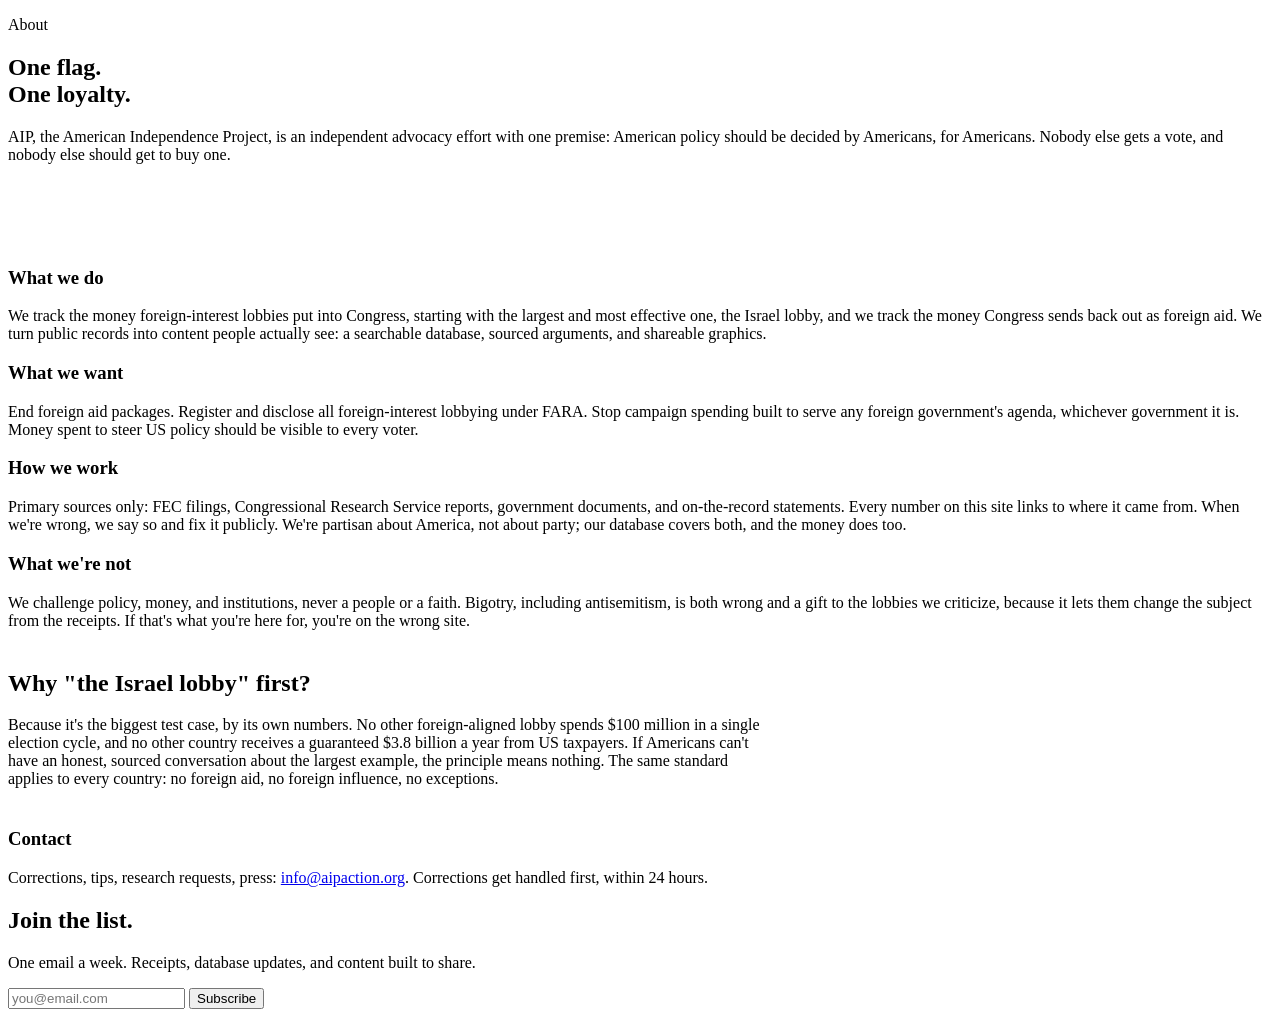
==== about.html @ 9dd6bce7 "Add files via upload" ====
<!DOCTYPE html>
<html lang="en">
<head>
<meta charset="utf-8">
<meta name="viewport" content="width=device-width, initial-scale=1">
<title>About — American Independence Project | AIP</title>
<meta name="description" content="AIP is an independent advocacy project for ending foreign aid and foreign-lobby influence over US policy. American policy, decided by Americans.">
<link rel="preconnect" href="https://fonts.googleapis.com">
<link href="https://fonts.googleapis.com/css2?family=Anton&family=Inter:wght@400;500;700;800&family=Oswald:ital,wght@0,400;0,500;0,600;0,700;1,400&display=swap" rel="stylesheet">
<link rel="icon" type="image/png" href="assets/logo-mark.png">
<link rel="stylesheet" href="assets/style.css">
</head>
<body data-page="about">

<section class="hero" style="padding-bottom:36px">
  <div class="wrap">
    <p class="kicker">About</p>
    <h1>One flag.<br><span class="accent">One loyalty.</span></h1>
    <p class="lead sub">AIP, the American Independence Project, is an independent advocacy effort with one premise: American policy should be decided by Americans, for Americans. Nobody else gets a vote, and nobody else should get to buy one.</p>
  </div>
</section>

<section style="padding-top:32px">
  <div class="wrap">
    <div class="grid c2">
      <div class="card">
        <h3>What we do</h3>
        <p class="dim">We track the money foreign-interest lobbies put into Congress, starting with the largest and most effective one, the Israel lobby, and we track the money Congress sends back out as foreign aid. We turn public records into content people actually see: a searchable database, sourced arguments, and shareable graphics.</p>
      </div>
      <div class="card">
        <h3>What we want</h3>
        <p class="dim">End foreign aid packages. Register and disclose all foreign-interest lobbying under FARA. Stop campaign spending built to serve any foreign government's agenda, whichever government it is. Money spent to steer US policy should be visible to every voter.</p>
      </div>
      <div class="card">
        <h3>How we work</h3>
        <p class="dim">Primary sources only: FEC filings, Congressional Research Service reports, government documents, and on-the-record statements. Every number on this site links to where it came from. When we're wrong, we say so and fix it publicly. We're partisan about America, not about party; our database covers both, and the money does too.</p>
      </div>
      <div class="card">
        <h3>What we're not</h3>
        <p class="dim">We challenge policy, money, and institutions, never a people or a faith. Bigotry, including antisemitism, is both wrong and a gift to the lobbies we criticize, because it lets them change the subject from the receipts. If that's what you're here for, you're on the wrong site.</p>
      </div>
    </div>

    <div style="margin-top:40px">
      <h2>Why "the Israel lobby" first?</h2>
      <p style="max-width:760px">Because it's the biggest test case, by its own numbers. No other foreign-aligned lobby spends $100 million in a single election cycle, and no other country receives a guaranteed $3.8 billion a year from US taxpayers. If Americans can't have an honest, sourced conversation about the largest example, the principle means nothing. The same standard applies to every country: no foreign aid, no foreign influence, no exceptions.</p>
    </div>

    <div class="card" style="margin-top:40px">
      <h3>Contact</h3>
      <p class="dim">Corrections, tips, research requests, press: <a href="mailto:info@aipaction.org">info@aipaction.org</a>. Corrections get handled first, within 24 hours.</p>
    </div>
  </div>
</section>

<section class="capture">
  <div class="wrap">
    <h2>Join the list.</h2>
    <p>One email a week. Receipts, database updates, and content built to share.</p>
    <form class="subscribe">
      <input type="email" name="email" placeholder="you@email.com" required>
      <button type="submit">Subscribe</button>
    </form>
  </div>
</section>

<script src="assets/data.js"></script>
<script src="assets/site.js"></script>
</body>
</html>
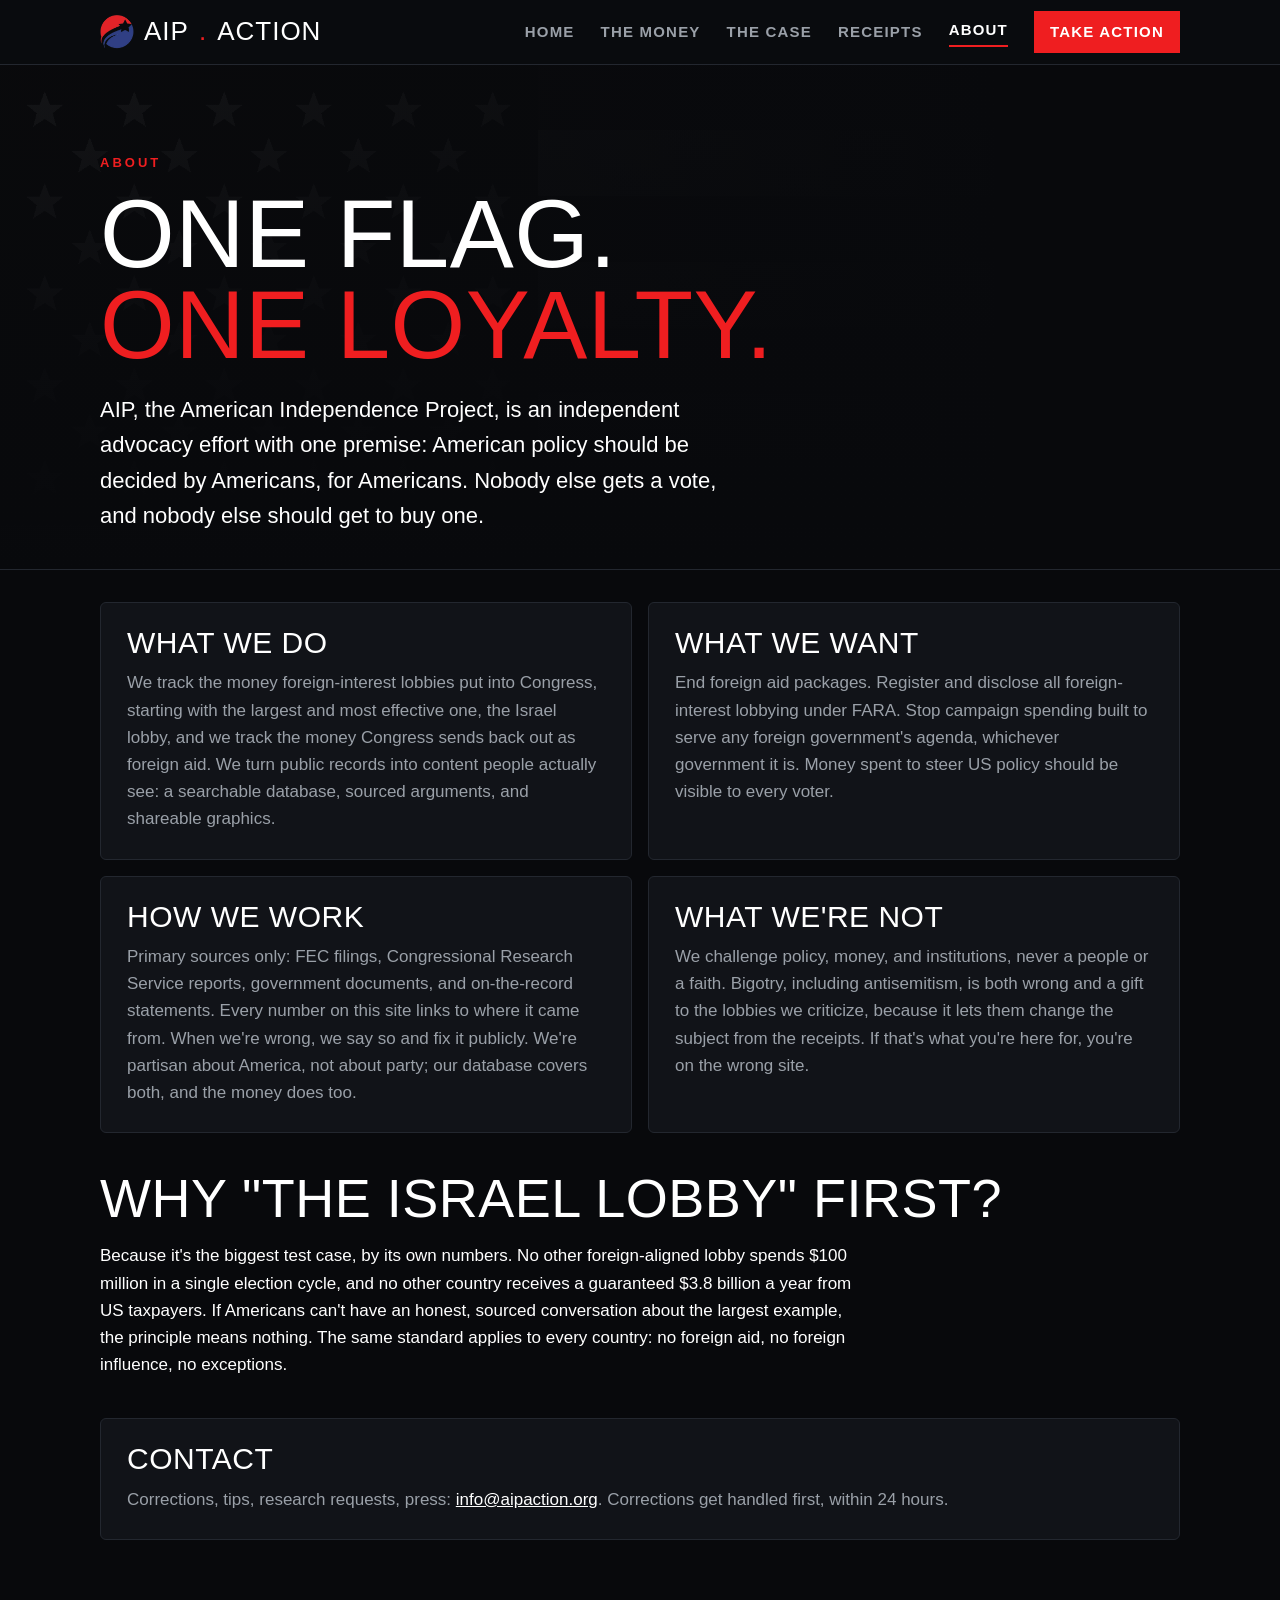
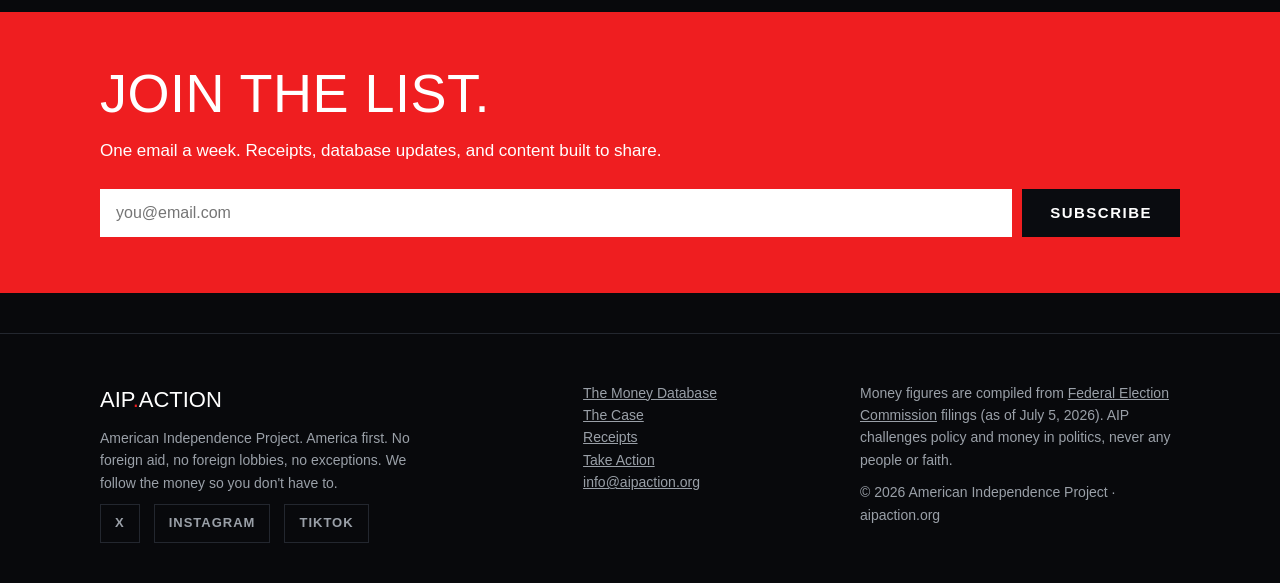
==== commit 6eb37968: "Add files via upload" ====
--- a/about.html
+++ b/about.html
@@ -5,6 +5,13 @@
 <meta name="viewport" content="width=device-width, initial-scale=1">
 <title>About — American Independence Project | AIP</title>
 <meta name="description" content="AIP is an independent advocacy project for ending foreign aid and foreign-lobby influence over US policy. American policy, decided by Americans.">
+<meta property="og:title" content="About AIP">
+<meta property="og:description" content="American policy, decided by Americans. No foreign aid, no foreign lobbies, no exceptions.">
+<meta property="og:image" content="https://aipaction.org/assets/og.png">
+<meta property="og:image:width" content="1200">
+<meta property="og:image:height" content="630">
+<meta name="twitter:card" content="summary_large_image">
+<meta name="twitter:site" content="@AIPACTION">
 <link rel="preconnect" href="https://fonts.googleapis.com">
 <link href="https://fonts.googleapis.com/css2?family=Anton&family=Inter:wght@400;500;700;800&family=Oswald:ital,wght@0,400;0,500;0,600;0,700;1,400&display=swap" rel="stylesheet">
 <link rel="icon" type="image/png" href="assets/logo-mark.png">
--- a/assets/style.css
+++ b/assets/style.css
@@ -0,0 +1,266 @@
+/* ============================================================
+   AIP — aipaction.com global stylesheet
+   Bold activist: dark ground, condensed display type, red accent
+   ============================================================ */
+
+/* Tokens from the AIP Action Design System (claude.ai/design), tokens/colors.css */
+:root{
+  --bg: #08090C;            /* --ink-black */
+  --bg-raise: #111318;      /* --ink-900 card surface */
+  --bg-raise-2: #181B21;    /* --ink-800 raised surface */
+  --line: #23272F;          /* --ink-700 borders */
+  --ink: #FFFFFF;           /* --text-primary */
+  --ink-dim: #9AA0A8;       /* --gray-400 muted */
+  --ink-meta: #5C626B;      /* --gray-600 faint meta */
+  --red: #EF1E20;           /* --red primary accent */
+  --red-bright: #FF2A2C;
+  --red-deep: #C5161B;
+  --red-blood: #A3121C;
+  --green: #23C55E;         /* --accent-clean */
+  --green-forest: #0C6E33;
+  --blue: #1F3C7D;
+  --blue-bright: #2A52A0;
+  --gold: #ffc53d;
+  --max: 1120px;
+  --font-display: "Anton", "Oswald", "Arial Narrow", sans-serif;
+  --font-condensed: "Oswald", "Arial Narrow", sans-serif;
+  --font-body: "Inter", -apple-system, "Segoe UI", sans-serif;
+}
+
+*{ box-sizing: border-box; margin: 0; padding: 0; }
+html{ scroll-behavior: smooth; }
+body{
+  background: var(--bg);
+  color: var(--ink);
+  font-family: var(--font-body);
+  font-size: 17px;
+  line-height: 1.6;
+  -webkit-font-smoothing: antialiased;
+}
+img{ max-width: 100%; }
+a{ color: var(--ink); }
+::selection{ background: var(--red); color: #fff; }
+
+.wrap{ max-width: var(--max); margin: 0 auto; padding: 0 20px; }
+
+h1,h2,h3,.display{
+  font-family: var(--font-display);
+  font-weight: 400;
+  text-transform: uppercase;
+  line-height: .95;
+  letter-spacing: .5px;
+}
+h1{ font-size: clamp(44px, 8vw, 96px); }
+h2{ font-size: clamp(30px, 5vw, 54px); margin-bottom: 18px; }
+h3{ font-size: clamp(22px, 3vw, 30px); margin-bottom: 10px; }
+.accent{ color: var(--red); }
+.kicker{
+  font-family: var(--font-condensed);
+  font-weight: 700;
+  font-size: 13px;
+  letter-spacing: 3px;
+  text-transform: uppercase;
+  color: var(--red);
+  margin-bottom: 14px;
+}
+p.lead{ font-size: clamp(18px, 2.2vw, 22px); color: var(--ink); font-weight: 500; }
+p.dim, .dim{ color: var(--ink-dim); }
+section{ padding: 72px 0; }
+.rule{ border: 0; border-top: 3px solid var(--red); width: 72px; margin: 26px 0; }
+
+/* ---------- Nav ---------- */
+header.site{
+  position: sticky; top: 0; z-index: 50;
+  background: rgba(10,12,16,.92);
+  backdrop-filter: blur(8px);
+  border-bottom: 1px solid var(--line);
+}
+.navbar{ display: flex; align-items: center; justify-content: space-between; height: 64px; }
+.logo{
+  font-family: var(--font-display);
+  font-size: 26px; letter-spacing: 1px;
+  text-decoration: none; text-transform: uppercase;
+}
+.logo b{ color: var(--red); font-weight: 400; }
+nav.main{ display: flex; gap: 26px; align-items: center; }
+nav.main a{
+  font-family: var(--font-condensed);
+  text-decoration: none; font-weight: 600; font-size: 15px;
+  letter-spacing: 1.2px; text-transform: uppercase; color: var(--ink-dim);
+}
+nav.main a:hover, nav.main a.on{ color: var(--ink); border-bottom: 2px solid var(--red); padding-bottom: 3px; }
+nav.main a.cta{
+  background: var(--red); color: #fff; padding: 9px 16px; border-bottom: 0;
+}
+nav.main a.cta:hover{ background: var(--red-deep); border-bottom: 0; padding-bottom: 9px; }
+#navToggle{ display: none; background: none; border: 1px solid var(--line); color: var(--ink); font-size: 20px; padding: 4px 12px; cursor: pointer; }
+@media (max-width: 860px){
+  #navToggle{ display: block; }
+  nav.main{
+    display: none; position: absolute; top: 64px; left: 0; right: 0;
+    flex-direction: column; background: var(--bg-raise);
+    padding: 18px; border-bottom: 1px solid var(--line); gap: 16px;
+  }
+  nav.main.open{ display: flex; }
+}
+
+/* ---------- Hero ---------- */
+.hero{
+  padding: 88px 0 64px; border-bottom: 1px solid var(--line);
+  background:
+    linear-gradient(180deg, rgba(8,9,12,.55) 0%, rgba(8,9,12,.92) 60%, var(--bg) 100%),
+    linear-gradient(90deg, rgba(8,9,12,.25) 0%, var(--bg) 78%),
+    url("flag-ground.png") top left / cover no-repeat var(--bg);
+}
+.hero .sub{ max-width: 640px; margin-top: 22px; }
+
+/* ---------- Stat tiles ---------- */
+.stats{ display: grid; grid-template-columns: repeat(3, 1fr); gap: 16px; margin-top: 42px; }
+@media (max-width: 800px){ .stats{ grid-template-columns: 1fr; } }
+.stat{
+  background: var(--bg-raise); border: 1px solid var(--line);
+  border-top: 4px solid var(--red); padding: 24px 22px;
+}
+.stat .num{ font-family: var(--font-display); font-size: clamp(34px, 4vw, 48px); line-height: 1; }
+.stat .lbl{ margin-top: 8px; font-size: 15px; color: var(--ink-dim); }
+.stat .src{ margin-top: 10px; font-size: 12px; }
+.stat .src a{ color: var(--ink-dim); }
+
+/* ---------- Buttons ---------- */
+.btn{
+  display: inline-block; background: var(--red); color: #fff;
+  font-weight: 600; font-size: 16px; letter-spacing: 1.5px; text-transform: uppercase;
+  text-decoration: none; padding: 15px 28px; border: 0; cursor: pointer;
+  font-family: var(--font-condensed); border-radius: 2px;
+}
+.btn:hover{ background: var(--red-bright); }
+.btn:active{ transform: translateY(1px); background: var(--red-deep); }
+.btn.ghost{ background: transparent; border: 2px solid var(--ink); color: var(--ink); }
+.btn.ghost:hover{ border-color: var(--red); color: var(--red); background: transparent; }
+.btn.small{ padding: 8px 14px; font-size: 12px; letter-spacing: 1px; }
+.btnrow{ display: flex; gap: 14px; flex-wrap: wrap; margin-top: 30px; }
+
+/* ---------- Cards / grid ---------- */
+.grid{ display: grid; gap: 16px; }
+.grid.c2{ grid-template-columns: 1fr 1fr; }
+.grid.c3{ grid-template-columns: repeat(3, 1fr); }
+@media (max-width: 800px){ .grid.c2, .grid.c3{ grid-template-columns: 1fr; } }
+.card{
+  background: var(--bg-raise); border: 1px solid var(--line); padding: 26px;
+  border-radius: 6px;
+}
+.card h3{ margin-bottom: 12px; }
+.card .foot{ margin-top: 16px; font-size: 13px; color: var(--ink-dim); }
+
+/* ---------- Email capture ---------- */
+.capture{
+  background: var(--red); color: #fff; padding: 56px 0;
+}
+.capture h2, .capture p{ color: #fff; }
+.capture form{ display: flex; gap: 10px; margin-top: 24px; flex-wrap: wrap; }
+.capture input[type=email]{
+  flex: 1; min-width: 240px; padding: 15px 16px; font-size: 16px;
+  border: 0; background: #fff; color: #111; font-family: var(--font-body);
+}
+.capture button{
+  background: #0a0c10; color: #fff; border: 0; padding: 15px 28px;
+  font-weight: 800; letter-spacing: 1.5px; text-transform: uppercase; cursor: pointer;
+  font-family: var(--font-body); font-size: 15px;
+}
+.capture .fine{ font-size: 13px; opacity: .85; margin-top: 12px; }
+
+/* ---------- Database table ---------- */
+.controls{
+  display: flex; gap: 10px; flex-wrap: wrap; margin: 26px 0 18px;
+}
+.controls input[type=search], .controls select{
+  background: var(--bg-raise); border: 1px solid var(--line); color: var(--ink);
+  padding: 12px 14px; font-size: 15px; font-family: var(--font-body);
+}
+.controls input[type=search]{ flex: 1; min-width: 220px; }
+.dbmeta{ font-size: 14px; color: var(--ink-dim); margin-bottom: 14px; }
+.tablewrap{ overflow-x: auto; border: 1px solid var(--line); }
+table.db{ width: 100%; border-collapse: collapse; min-width: 640px; }
+table.db th{
+  text-align: left; font-size: 12px; letter-spacing: 1.5px; text-transform: uppercase;
+  color: var(--ink-dim); padding: 12px 14px; border-bottom: 2px solid var(--red);
+  background: var(--bg-raise); cursor: pointer; user-select: none; white-space: nowrap;
+}
+table.db th .arrow{ color: var(--red); }
+table.db td{ padding: 12px 14px; border-bottom: 1px solid var(--line); font-size: 15px; }
+table.db tr:hover td{ background: var(--bg-raise); }
+td.amt{ font-weight: 800; font-variant-numeric: tabular-nums; white-space: nowrap; }
+td.amt.hot{ color: var(--red); }
+td.amt.zero{ color: var(--green); }
+.tag{
+  display: inline-block; font-size: 11px; font-weight: 800; letter-spacing: 1px;
+  text-transform: uppercase; padding: 2px 8px; border: 1px solid var(--line); color: var(--ink-dim);
+}
+.tag.r{ border-color: #a33; color: #ff8b8b; }
+.tag.d{ border-color: #36c; color: #8db4ff; }
+.tag.i{ border-color: #888; color: #ccc; }
+.tag.clean{ border-color: var(--green); color: var(--green); }
+.rank{ color: var(--ink-dim); font-variant-numeric: tabular-nums; }
+.loadmore{ margin: 22px auto 0; display: block; }
+
+/* ---------- Card modal ---------- */
+.modal{
+  display: none; position: fixed; inset: 0; z-index: 100;
+  background: rgba(0,0,0,.8); align-items: center; justify-content: center; padding: 20px;
+}
+.modal.open{ display: flex; }
+.modal .inner{ background: var(--bg-raise); border: 1px solid var(--line); padding: 20px; max-width: 460px; width: 100%; }
+.modal canvas{ width: 100%; height: auto; border: 1px solid var(--line); }
+.modal .row{ display: flex; gap: 10px; margin-top: 14px; }
+
+/* ---------- Receipts ---------- */
+article.receipt{
+  background: var(--bg-raise); border: 1px solid var(--line);
+  border-left: 4px solid var(--red); padding: 32px; margin-bottom: 24px;
+}
+article.receipt h3{ margin-bottom: 6px; }
+article.receipt .meta{ font-size: 13px; color: var(--ink-dim); margin-bottom: 16px; }
+article.receipt p{ margin-bottom: 14px; }
+article.receipt ul{ margin: 0 0 14px 22px; }
+article.receipt li{ margin-bottom: 6px; }
+.verdict{
+  font-family: var(--font-display); font-size: 26px; text-transform: uppercase;
+  color: var(--green); margin: 10px 0 16px;
+}
+
+/* ---------- Case page ---------- */
+.pillar{ margin-bottom: 56px; }
+.pillar .bignum{
+  font-family: var(--font-display); font-size: clamp(56px, 9vw, 120px);
+  color: var(--red); line-height: 1;
+}
+.sources{ border-top: 1px solid var(--line); padding-top: 26px; margin-top: 40px; }
+.sources ol{ margin-left: 22px; }
+.sources li{ font-size: 14px; color: var(--ink-dim); margin-bottom: 8px; }
+.sources a{ color: var(--ink-dim); }
+
+blockquote.pull{
+  font-family: var(--font-display); font-size: clamp(24px, 4vw, 40px);
+  text-transform: uppercase; line-height: 1.15; border-left: 5px solid var(--red);
+  padding-left: 24px; margin: 40px 0;
+}
+blockquote.pull cite{
+  display: block; font-family: var(--font-body); font-size: 14px;
+  text-transform: none; color: var(--ink-dim); margin-top: 14px; font-style: normal;
+}
+
+/* ---------- Footer ---------- */
+footer.site{
+  border-top: 1px solid var(--line); padding: 48px 0 40px; margin-top: 40px;
+  font-size: 14px; color: var(--ink-dim);
+}
+footer.site .cols{ display: flex; justify-content: space-between; gap: 24px; flex-wrap: wrap; }
+footer.site a{ color: var(--ink-dim); }
+footer.site .fLogo{ font-family: var(--font-display); font-size: 22px; color: var(--ink); text-transform: uppercase; }
+footer.site .fLogo b{ color: var(--red); font-weight: 400; }
+.socialrow{ display: flex; gap: 14px; margin-top: 10px; }
+.socialrow a{
+  font-weight: 800; font-size: 13px; letter-spacing: 1px; text-transform: uppercase;
+  text-decoration: none; border: 1px solid var(--line); padding: 8px 14px;
+}
+.socialrow a:hover{ border-color: var(--red); color: var(--ink); }
